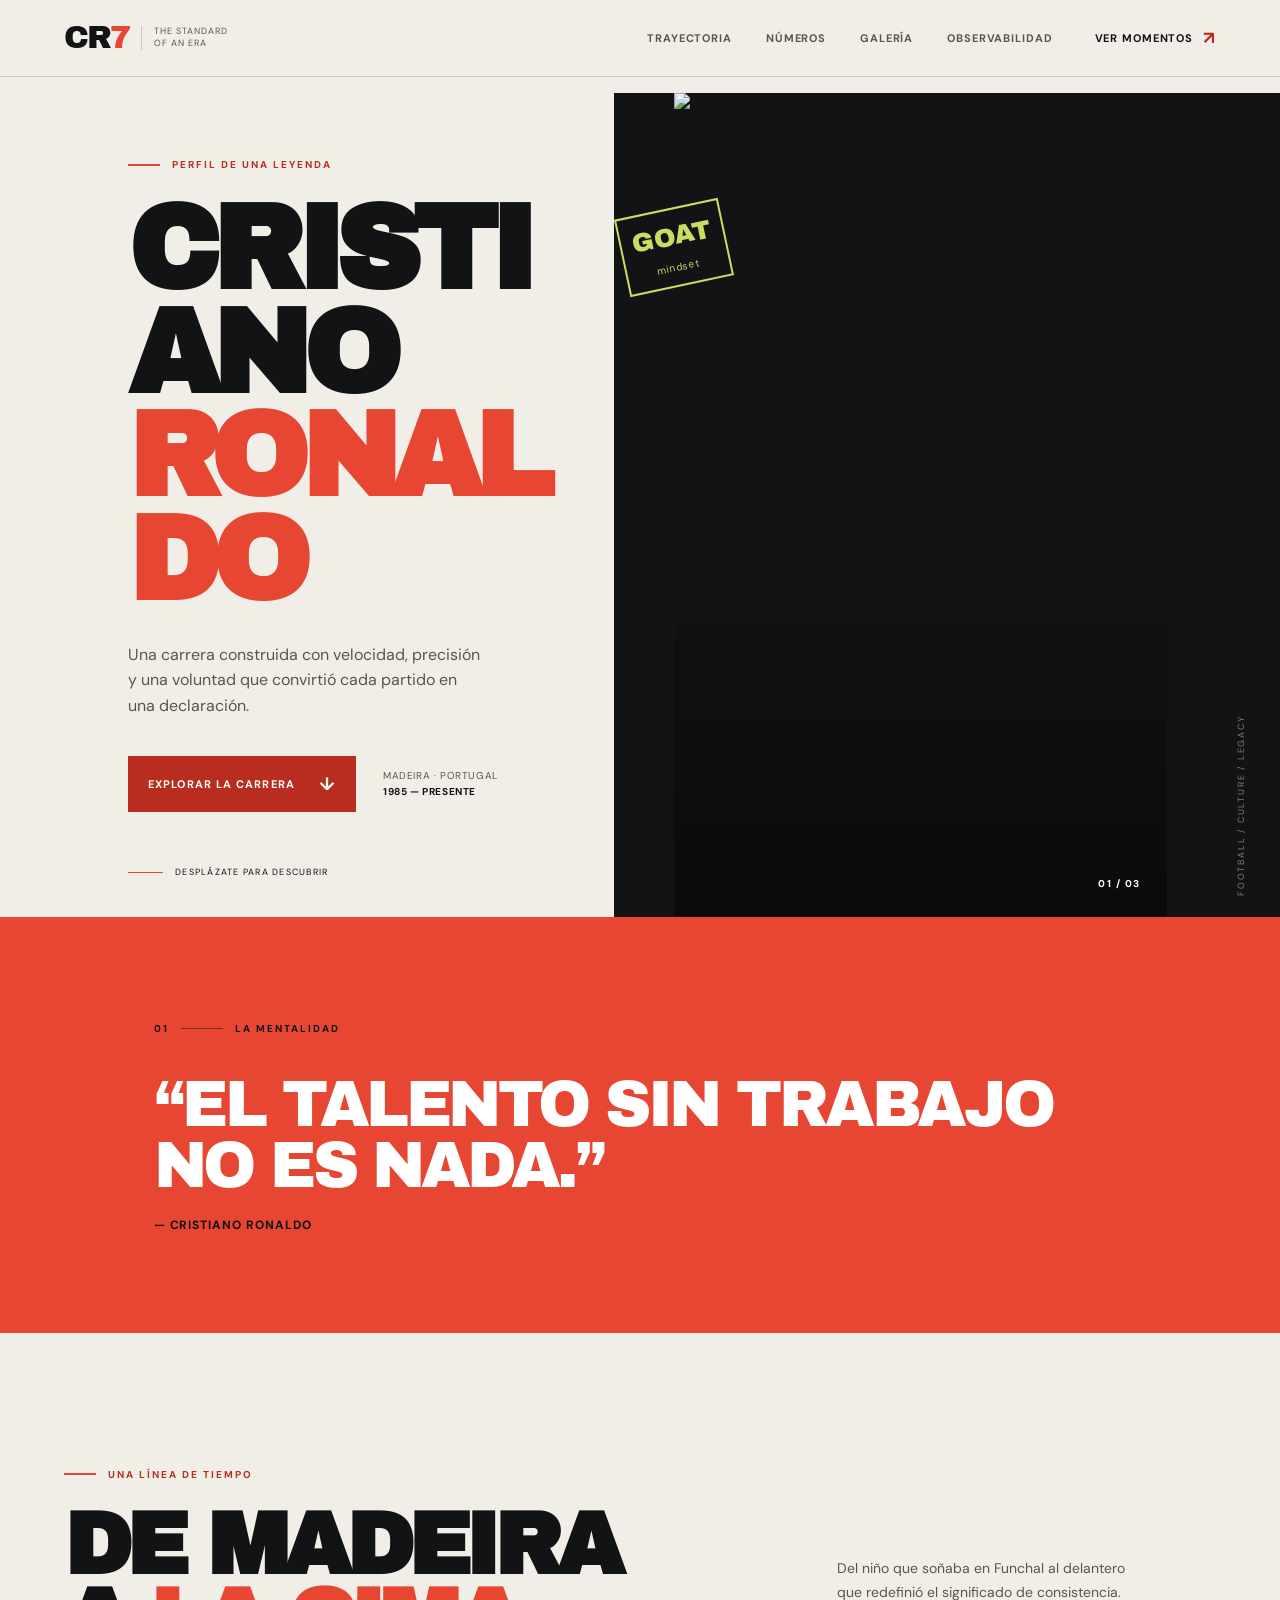
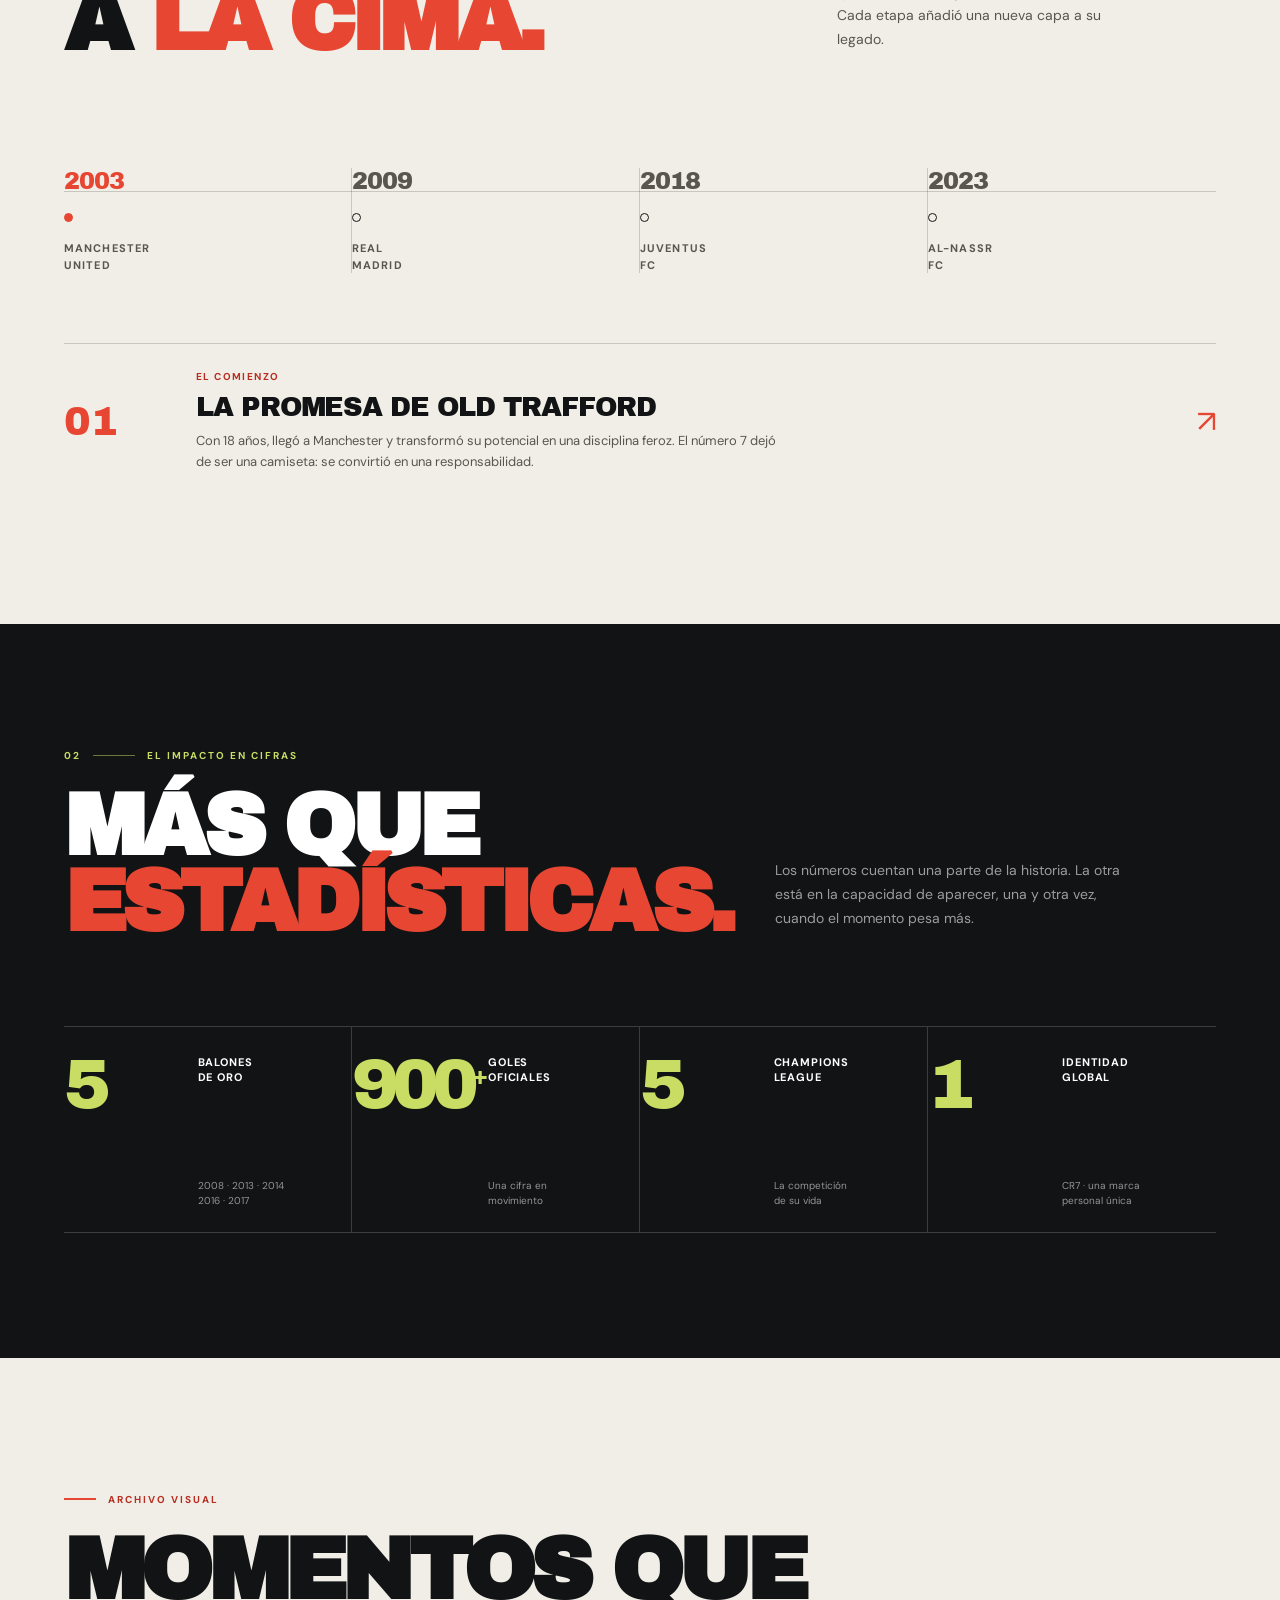
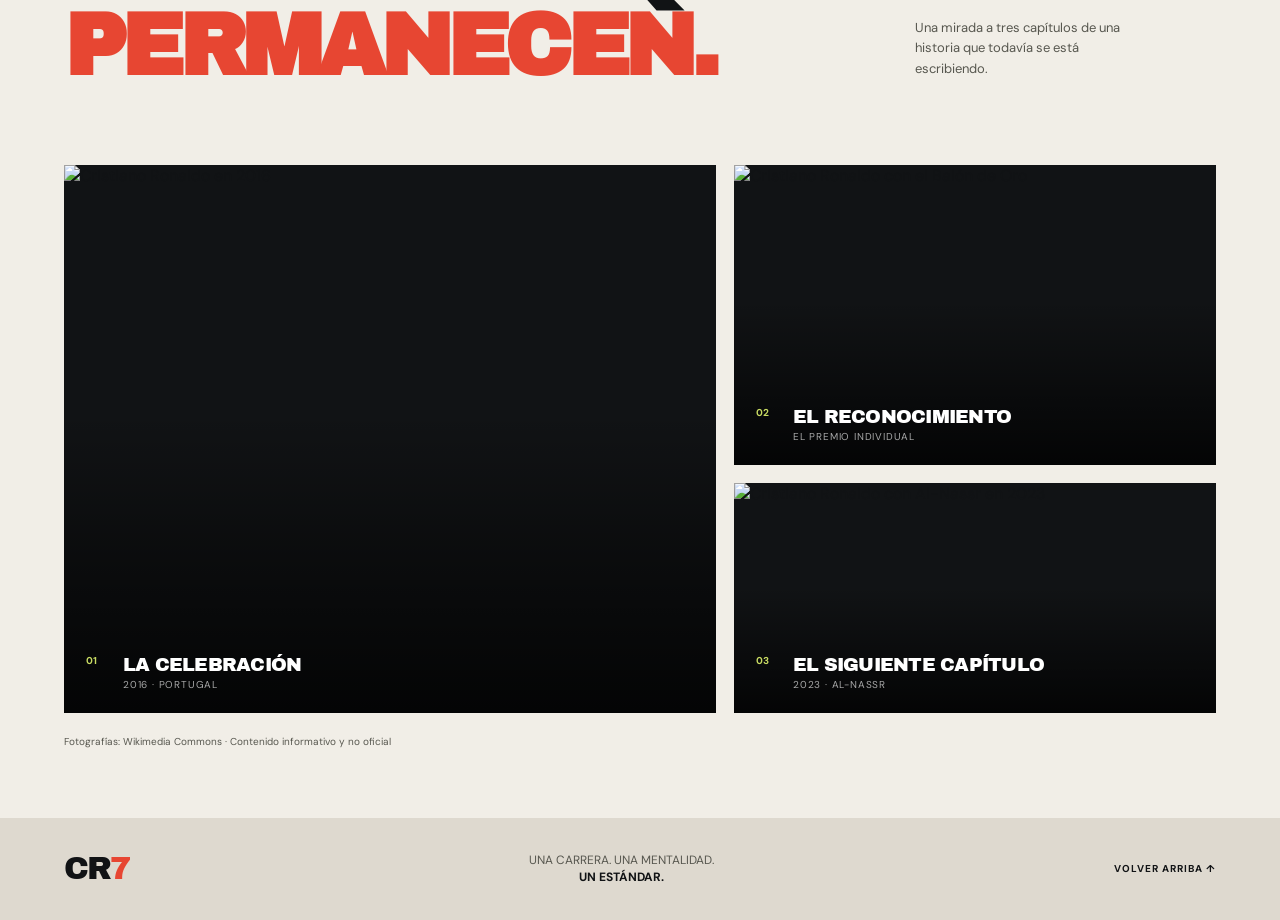
==== index.html @ 7313ec86 "feat: add CR7 site and observability dashboard" ====
<!doctype html>
<html lang="es">
<head>
  <meta charset="UTF-8">
  <meta name="viewport" content="width=device-width, initial-scale=1.0">
  <meta name="description" content="Perfil visual de Cristiano Ronaldo: trayectoria, récords y momentos de una carrera extraordinaria.">
  <title>CR7 | El estándar de una era</title>
  <link rel="preconnect" href="https://fonts.googleapis.com">
  <link rel="preconnect" href="https://fonts.gstatic.com" crossorigin>
  <link href="https://fonts.googleapis.com/css2?family=Archivo+Black&family=DM+Sans:wght@400;500;700&display=swap" rel="stylesheet">
  <link rel="stylesheet" href="styles.css">
  <script src="script.js" defer></script>
</head>
<body>
  <a class="skip-link" href="#main-content">Saltar al contenido principal</a>
  <header class="site-header" id="inicio">
    <a class="brand" href="#inicio" aria-label="CR7, volver al inicio">
      <span class="brand-mark">CR<span>7</span></span>
      <span class="brand-label">The standard<br>of an era</span>
    </a>
    <button class="nav-toggle" type="button" aria-expanded="false" aria-controls="main-nav" aria-label="Abrir menú de navegación">
      <span class="nav-toggle-icon" aria-hidden="true"></span>
    </button>
    <nav class="main-nav" id="main-nav" aria-label="Navegación principal">
      <a href="#trayectoria">Trayectoria</a>
      <a href="#numeros">Números</a>
      <a href="#galeria">Galería</a>
      <a href="observabilidad.html">Observabilidad</a>
    </nav>
    <a class="header-cta" href="#galeria">Ver momentos <span aria-hidden="true">↗</span></a>
  </header>

  <main id="main-content">
    <section class="hero" aria-labelledby="hero-title">
      <div class="hero-copy">
        <p class="eyebrow"><span class="eyebrow-line"></span> Perfil de una leyenda</p>
        <h1 id="hero-title">Cristiano<br><em>Ronaldo</em></h1>
        <p class="hero-intro">Una carrera construida con velocidad, precisión y una voluntad que convirtió cada partido en una declaración.</p>
        <div class="hero-actions">
          <a class="button button-primary" href="#trayectoria">Explorar la carrera <span aria-hidden="true">↓</span></a>
          <span class="hero-note">Madeira · Portugal<br><strong>1985 — presente</strong></span>
        </div>
      </div>
      <div class="hero-visual">
        <div class="hero-image-frame">
          <img src="https://upload.wikimedia.org/wikipedia/commons/8/8c/Cristiano_Ronaldo_2018.jpg" alt="Cristiano Ronaldo durante un partido en 2018">
          <span class="image-tag">01 / 03</span>
        </div>
        <div class="hero-stamp">GOAT<br><span>mindset</span></div>
        <p class="vertical-label">FOOTBALL / CULTURE / LEGACY</p>
      </div>
      <div class="hero-scroll" aria-hidden="true"><span></span> Desplázate para descubrir</div>
    </section>

    <section class="manifesto" aria-label="Cita destacada">
      <div class="section-kicker">01 <span></span> La mentalidad</div>
      <blockquote>“El talento sin trabajo no es nada.”</blockquote>
      <p>— Cristiano Ronaldo</p>
    </section>

    <section class="journey section-shell" id="trayectoria" aria-labelledby="journey-title">
      <div class="section-heading">
        <div>
          <p class="eyebrow"><span class="eyebrow-line"></span> Una línea de tiempo</p>
          <h2 id="journey-title">De Madeira<br>a <em>la cima.</em></h2>
        </div>
        <p class="section-description">Del niño que soñaba en Funchal al delantero que redefinió el significado de consistencia. Cada etapa añadió una nueva capa a su legado.</p>
      </div>
      <div class="timeline" role="tablist" aria-label="Etapas de la carrera">
        <button class="timeline-item active" id="tab-2003" type="button" role="tab" aria-selected="true" aria-controls="milestone-panel" tabindex="0" data-year="2003">
          <span class="timeline-year">2003</span>
          <span class="timeline-dot"></span>
          <span class="timeline-club">Manchester<br>United</span>
        </button>
        <button class="timeline-item" id="tab-2009" type="button" role="tab" aria-selected="false" aria-controls="milestone-panel" tabindex="-1" data-year="2009">
          <span class="timeline-year">2009</span>
          <span class="timeline-dot"></span>
          <span class="timeline-club">Real<br>Madrid</span>
        </button>
        <button class="timeline-item" id="tab-2018" type="button" role="tab" aria-selected="false" aria-controls="milestone-panel" tabindex="-1" data-year="2018">
          <span class="timeline-year">2018</span>
          <span class="timeline-dot"></span>
          <span class="timeline-club">Juventus<br>FC</span>
        </button>
        <button class="timeline-item" id="tab-2023" type="button" role="tab" aria-selected="false" aria-controls="milestone-panel" tabindex="-1" data-year="2023">
          <span class="timeline-year">2023</span>
          <span class="timeline-dot"></span>
          <span class="timeline-club">Al-Nassr<br>FC</span>
        </button>
      </div>
      <div class="journey-detail" id="milestone-panel" role="tabpanel" aria-labelledby="tab-2003" tabindex="0" aria-live="polite">
        <span class="detail-number">01</span>
        <div>
          <p class="detail-label">El comienzo</p>
          <h3 id="milestone-title">La promesa de Old Trafford</h3>
          <p id="milestone-copy">Con 18 años, llegó a Manchester y transformó su potencial en una disciplina feroz. El número 7 dejó de ser una camiseta: se convirtió en una responsabilidad.</p>
        </div>
        <span class="detail-arrow" aria-hidden="true">↗</span>
      </div>
    </section>

    <section class="numbers" id="numeros" aria-labelledby="numbers-title">
      <div class="section-shell">
        <div class="section-kicker light">02 <span></span> El impacto en cifras</div>
        <div class="numbers-heading">
          <h2 id="numbers-title">Más que<br><em>estadísticas.</em></h2>
          <p>Los números cuentan una parte de la historia. La otra está en la capacidad de aparecer, una y otra vez, cuando el momento pesa más.</p>
        </div>
        <div class="stats-grid">
          <article class="stat-card"><strong>5</strong><span>Balones<br>de Oro</span><small>2008 · 2013 · 2014<br>2016 · 2017</small></article>
          <article class="stat-card"><strong>900<sup>+</sup></strong><span>Goles<br>oficiales</span><small>Una cifra en<br>movimiento</small></article>
          <article class="stat-card"><strong>5</strong><span>Champions<br>League</span><small>La competición<br>de su vida</small></article>
          <article class="stat-card"><strong>1</strong><span>Identidad<br>global</span><small>CR7 · una marca<br>personal única</small></article>
        </div>
      </div>
    </section>

    <section class="gallery section-shell" id="galeria" aria-labelledby="gallery-title">
      <div class="gallery-heading">
        <div>
          <p class="eyebrow"><span class="eyebrow-line"></span> Archivo visual</p>
          <h2 id="gallery-title">Momentos que<br><em>permanecen.</em></h2>
        </div>
        <p>Una mirada a tres capítulos de una historia que todavía se está escribiendo.</p>
      </div>
      <div class="gallery-grid">
        <figure class="gallery-card gallery-card-large">
          <img src="https://thumb.wikimedia.org/wikipedia/commons/thumb/e/e1/1_cristiano_ronaldo_2016.jpg/1280px-1_cristiano_ronaldo_2016.jpg" alt="Cristiano Ronaldo en 2016" loading="lazy">
          <figcaption><span>01</span><strong>La celebración</strong><small>2016 · Portugal</small></figcaption>
        </figure>
        <figure class="gallery-card gallery-card-small">
          <img src="https://thumb.wikimedia.org/wikipedia/commons/thumb/c/cd/Cristiano_Ronaldo_-_Ballon_d%27Or_%28cropped%29.jpg/1280px-Cristiano_Ronaldo_-_Ballon_d%27Or_%28cropped%29.jpg" alt="Cristiano Ronaldo con el Balón de Oro" loading="lazy">
          <figcaption><span>02</span><strong>El reconocimiento</strong><small>El premio individual</small></figcaption>
        </figure>
        <figure class="gallery-card gallery-card-wide">
          <img src="https://upload.wikimedia.org/wikipedia/commons/f/fc/Cristiano_Ronaldo_Al-Nassr_2023.jpg" alt="Cristiano Ronaldo con Al-Nassr en 2023" loading="lazy">
          <figcaption><span>03</span><strong>El siguiente capítulo</strong><small>2023 · Al-Nassr</small></figcaption>
        </figure>
      </div>
      <p class="credits">Fotografías: Wikimedia Commons · Contenido informativo y no oficial</p>
    </section>
  </main>

  <footer class="site-footer">
    <span class="brand-mark">CR<span>7</span></span>
    <p>Una carrera. Una mentalidad.<br><strong>Un estándar.</strong></p>
    <a href="#inicio" class="back-top">Volver arriba ↑</a>
  </footer>
</body>
</html>
---- styles.css ----
:root {
  --ink: #111315;
  --paper: #f1eee7;
  --paper-deep: #ded9cf;
  --red: #e74632;
  --red-dark: #b82d20;
  --lime: #c9dc63;
  --muted: #57574f;
  --line: rgba(17, 19, 21, .18);
  --display: "Archivo Black", Impact, sans-serif;
  --body: "DM Sans", Helvetica, sans-serif;
}

* { box-sizing: border-box; }
html { scroll-behavior: smooth; }
body { margin: 0; background: var(--paper); color: var(--ink); font-family: var(--body); }
img { display: block; width: 100%; }
a { color: inherit; text-decoration: none; }
button { color: inherit; font: inherit; }

.skip-link { background: var(--ink); border-radius: 4px; color: #fff; font-size: 12px; font-weight: 700; left: 12px; letter-spacing: .04em; padding: 14px 18px; position: absolute; top: -60px; transition: top .2s ease; z-index: 20; }
.skip-link:focus-visible { top: 12px; }

:focus-visible { outline: 2px solid var(--red-dark); outline-offset: 3px; }

.site-header { align-items: center; border-bottom: 1px solid var(--line); display: flex; justify-content: space-between; padding: 22px 5vw; position: absolute; top: 0; width: 100%; z-index: 5; }
.brand { align-items: center; display: flex; gap: 12px; }
.brand-mark { font: 32px/1 var(--display); letter-spacing: -2px; }
.brand-mark span { color: var(--red); }
.brand-label { border-left: 1px solid var(--line); color: var(--muted); font-size: 9px; letter-spacing: .11em; line-height: 1.3; padding-left: 12px; text-transform: uppercase; }
.main-nav { display: flex; gap: 34px; margin-left: auto; margin-right: 42px; }
.main-nav a, .header-cta { font-size: 11px; font-weight: 700; letter-spacing: .08em; text-transform: uppercase; }
.main-nav a { color: var(--muted); transition: color .2s ease; }
.main-nav a:hover { color: var(--red-dark); }
.header-cta { align-items: center; display: flex; gap: 10px; }
.header-cta span { color: var(--red-dark); font-size: 18px; }
.main-nav a, .header-cta, .back-top { position: relative; }
.main-nav a::after, .header-cta::after, .back-top::after { content: ""; inset: -10px -6px; position: absolute; }

.nav-toggle { align-items: center; background: none; border: 1px solid var(--line); border-radius: 10px; cursor: pointer; display: none; height: 44px; justify-content: center; width: 44px; }
.nav-toggle-icon, .nav-toggle-icon::before, .nav-toggle-icon::after { background: var(--ink); border-radius: 2px; content: ""; display: block; height: 2px; position: absolute; transition: transform .2s ease, opacity .2s ease, top .2s ease; width: 20px; }
.nav-toggle-icon { position: relative; }
.nav-toggle-icon::before { top: -6px; }
.nav-toggle-icon::after { top: 6px; }
.nav-toggle[aria-expanded="true"] .nav-toggle-icon { background: transparent; }
.nav-toggle[aria-expanded="true"] .nav-toggle-icon::before { top: 0; transform: rotate(45deg); }
.nav-toggle[aria-expanded="true"] .nav-toggle-icon::after { top: 0; transform: rotate(-45deg); }

.hero { background: var(--paper); display: grid; grid-template-columns: 48% 52%; min-height: 760px; overflow: hidden; padding-top: 93px; position: relative; }
.hero-copy { align-self: center; padding: 55px 5vw 105px 10vw; position: relative; z-index: 2; }
.eyebrow, .section-kicker { align-items: center; color: var(--red-dark); display: flex; font-size: 10px; font-weight: 700; gap: 12px; letter-spacing: .2em; text-transform: uppercase; }
.eyebrow-line { background: var(--red); display: inline-block; height: 2px; width: 32px; }
h1, h2 { font-family: var(--display); letter-spacing: -.065em; line-height: .88; margin: 28px 0; overflow-wrap: anywhere; text-transform: uppercase; }
h1 { font-size: clamp(4.5rem, 9.2vw, 9.5rem); text-wrap: balance; }
h1 em, h2 em { color: var(--red); font-style: normal; }
.hero-intro { color: var(--muted); font-size: 16px; line-height: 1.6; max-width: 355px; }
.hero-actions { align-items: center; display: flex; gap: 27px; margin-top: 38px; }
.button { align-items: center; display: inline-flex; font-size: 11px; font-weight: 700; gap: 24px; letter-spacing: .1em; padding: 16px 20px; text-transform: uppercase; }
.button-primary { background: var(--red-dark); color: #fff; transition: background .2s ease, transform .2s ease; }
.button-primary:hover { background: var(--ink); transform: translateY(-3px); }
.button-primary span { font-size: 18px; }
.hero-note { color: var(--muted); font-size: 10px; letter-spacing: .06em; line-height: 1.6; text-transform: uppercase; }
.hero-note strong { color: var(--ink); font-weight: 700; }
.hero-visual { background: var(--ink); min-height: 667px; overflow: hidden; position: relative; }
.hero-image-frame { height: 100%; margin-left: 9%; overflow: hidden; position: relative; width: 74%; }
.hero-image-frame::after { background: linear-gradient(180deg, transparent 50%, rgba(0,0,0,.45)); content: ""; inset: 0; position: absolute; }
.hero-image-frame img { height: 100%; object-fit: cover; object-position: 53% center; filter: saturate(.85); }
.image-tag { bottom: 27px; color: #fff; font-size: 10px; font-weight: 700; letter-spacing: .15em; position: absolute; right: 26px; z-index: 1; }
.hero-stamp { border: 2px solid var(--lime); color: var(--lime); font: 26px/1 var(--display); left: 1%; padding: 13px 11px 10px; position: absolute; text-align: center; top: 14%; transform: rotate(-12deg); z-index: 2; }
.hero-stamp span { font-family: var(--body); font-size: 10px; letter-spacing: .08em; }
.vertical-label { bottom: 21px; color: rgba(255,255,255,.45); font-size: 9px; letter-spacing: .2em; margin: 0; position: absolute; right: 5%; transform: rotate(-90deg) translateX(100%); transform-origin: right bottom; }
.hero-scroll { align-items: center; bottom: 39px; display: flex; font-size: 9px; gap: 12px; left: 10vw; letter-spacing: .14em; position: absolute; text-transform: uppercase; }
.hero-scroll span { background: var(--red); display: inline-block; height: 1px; width: 35px; }

.manifesto { background: var(--red); color: #fff; padding: 105px 12vw 100px; }
.section-kicker { color: var(--ink); }
.section-kicker span { background: currentColor; display: inline-block; height: 1px; opacity: .5; width: 42px; }
.manifesto blockquote { font: clamp(2.7rem, 5vw, 5.7rem)/.95 var(--display); letter-spacing: -.055em; margin: 40px 0 20px; max-width: 900px; text-transform: uppercase; }
.manifesto > p { color: var(--ink); font-size: 12px; font-weight: 700; letter-spacing: .08em; margin: 0; text-transform: uppercase; }

.section-shell { margin: 0 auto; max-width: 1280px; padding: 125px 5vw; }
.section-heading, .gallery-heading, .numbers-heading { display: flex; justify-content: space-between; }
h2 { font-size: clamp(3.5rem, 6.8vw, 7rem); margin: 26px 0 0; }
.section-description { align-self: end; color: var(--muted); font-size: 14px; line-height: 1.7; margin: 0 6% 8px 30px; max-width: 310px; }
.timeline { display: grid; grid-template-columns: repeat(4, 1fr); margin: 108px 0 0; position: relative; }
.timeline::before { background: var(--line); content: ""; height: 1px; left: 0; position: absolute; right: 0; top: 23px; }
.timeline-item { background: none; border: 0; cursor: pointer; display: flex; flex-direction: column; padding: 0; position: relative; text-align: left; }
.timeline-item:not(:last-child) { border-right: 1px solid var(--line); }
.timeline-year { color: var(--muted); font: 24px var(--display); letter-spacing: -.04em; margin-bottom: 19px; transition: color .2s; }
.timeline-dot { background: var(--paper); border: 1px solid var(--ink); border-radius: 50%; height: 9px; margin-bottom: 18px; position: relative; width: 9px; z-index: 1; }
.timeline-item.active .timeline-dot { background: var(--red); border-color: var(--red); box-shadow: 0 0 0 5px var(--paper); }
.timeline-item.active .timeline-year { color: var(--red); }
.timeline-club { color: var(--muted); font-size: 11px; font-weight: 700; letter-spacing: .1em; line-height: 1.5; text-transform: uppercase; }
.journey-detail { align-items: center; border-top: 1px solid var(--line); display: grid; gap: 32px; grid-template-columns: 100px 1fr 40px; margin-top: 70px; padding: 26px 0; }
.detail-number { color: var(--red); font: 40px var(--display); }
.detail-label { color: var(--red-dark); font-size: 10px; font-weight: 700; letter-spacing: .14em; margin: 0 0 9px; text-transform: uppercase; }
.detail-title, .journey-detail h3 { font: 27px var(--display); letter-spacing: -.04em; margin: 0 0 9px; text-transform: uppercase; }
.journey-detail p:last-child { color: var(--muted); font-size: 13px; line-height: 1.6; margin: 0; max-width: 590px; }
.detail-arrow { color: var(--red); font-size: 31px; justify-self: end; }

.numbers { background: var(--ink); color: #fff; }
.light { color: var(--lime); }
.numbers-heading { align-items: end; }
.numbers-heading p { color: rgba(255,255,255,.58); font-size: 14px; line-height: 1.7; margin: 0 7% 10px 30px; max-width: 360px; }
.stats-grid { border-bottom: 1px solid rgba(255,255,255,.18); border-top: 1px solid rgba(255,255,255,.18); display: grid; grid-template-columns: repeat(4, 1fr); margin-top: 85px; }
.stat-card { border-right: 1px solid rgba(255,255,255,.18); display: grid; grid-template-columns: 1fr 1fr; min-height: 205px; padding: 28px 20px 24px 0; }
.stat-card:first-child { padding-left: 0; }
.stat-card:last-child { border: 0; }
.stat-card strong { color: var(--lime); font: clamp(3.3rem, 5.5vw, 5.5rem) var(--display); letter-spacing: -.1em; line-height: .85; }
.stat-card sup { font-size: .35em; letter-spacing: 0; }
.stat-card span { font-size: 11px; font-weight: 700; letter-spacing: .08em; line-height: 1.4; text-transform: uppercase; }
.stat-card small { align-self: end; color: rgba(255,255,255,.55); font-size: 10px; grid-column: 2; line-height: 1.5; }

.gallery { padding-bottom: 70px; }
.gallery-heading p:last-child { align-self: end; color: var(--muted); font-size: 13px; line-height: 1.6; margin: 0 7% 5px 30px; max-width: 220px; }
.gallery-grid { display: grid; gap: 18px; grid-template-columns: 1.15fr .85fr; grid-template-rows: 300px 230px; margin-top: 80px; }
.gallery-card { background: var(--ink); margin: 0; overflow: hidden; position: relative; }
.gallery-card img { height: 100%; object-fit: cover; transition: transform .6s cubic-bezier(.2,.8,.2,1); }
.gallery-card:hover img { transform: scale(1.05); }
.gallery-card::after { background: linear-gradient(180deg, transparent 45%, rgba(0,0,0,.77)); content: ""; inset: 0; position: absolute; }
.gallery-card-large { grid-row: span 2; }
.gallery-card-large img { object-position: center 20%; }
.gallery-card-small img { object-position: center 22%; }
.gallery-card-wide img { object-position: center 25%; }
.gallery-card figcaption { bottom: 22px; color: #fff; display: grid; gap: 3px; grid-template-columns: 34px 1fr; left: 22px; position: absolute; right: 22px; z-index: 1; }
.gallery-card figcaption span { color: var(--lime); font-size: 10px; font-weight: 700; }
.gallery-card figcaption strong { font: 19px var(--display); letter-spacing: -.04em; text-transform: uppercase; }
.gallery-card figcaption small { color: rgba(255,255,255,.65); font-size: 10px; grid-column: 2; letter-spacing: .08em; text-transform: uppercase; }
.credits { color: var(--muted); font-size: 10px; margin: 22px 0 0; }
.site-footer { align-items: center; background: var(--paper-deep); display: flex; justify-content: space-between; padding: 34px 5vw; }
.site-footer p { color: var(--muted); font-size: 12px; line-height: 1.4; margin: 0; text-align: center; text-transform: uppercase; }
.site-footer p strong { color: var(--ink); }
.back-top { font-size: 10px; font-weight: 700; letter-spacing: .1em; text-transform: uppercase; }

@media (max-width: 800px) {
  .site-header { padding: 18px 6vw; }
  .nav-toggle { display: inline-flex; margin-left: auto; }
  .main-nav { display: flex; }
  .main-nav:not(.is-open) { display: none; }
  .main-nav.is-open { background: var(--paper); border-bottom: 1px solid var(--line); flex-direction: column; gap: 0; left: 0; margin: 0; padding: 6px 6vw 18px; position: absolute; right: 0; top: 100%; z-index: 6; }
  .main-nav.is-open a { border-bottom: 1px solid var(--line); padding: 16px 2px; }
  .header-cta { margin-left: 14px; }
  h2 { font-size: clamp(2.65rem, 12vw, 4.5rem); overflow-wrap: anywhere; }
  .hero { display: block; min-height: auto; padding-top: 85px; }
  .hero-copy { padding: 60px 8vw 65px; }
  h1 { font-size: clamp(4.3rem, 19vw, 7.2rem); }
  .hero-visual { min-height: 540px; }
  .hero-image-frame { margin-left: 8%; width: 80%; }
  .hero-stamp { left: 3%; top: 11%; }
  .hero-scroll { display: none; }
  .manifesto { padding: 78px 8vw; }
  .section-shell { padding: 82px 8vw; }
  .section-heading, .gallery-heading, .numbers-heading { display: block; }
  .section-description, .numbers-heading p, .gallery-heading p:last-child { margin: 28px 0 0; }
  .timeline { margin-top: 65px; }
  .timeline-year { font-size: 19px; }
  .timeline-club { font-size: 9px; }
  .journey-detail { gap: 18px; grid-template-columns: 45px 1fr 24px; margin-top: 55px; }
  .detail-number { font-size: 27px; }
  .journey-detail h3 { font-size: 21px; }
  .numbers-heading p { max-width: 430px; }
  .stats-grid { grid-template-columns: repeat(2, 1fr); margin-top: 55px; }
  .stat-card { min-height: 180px; }
  .stat-card:nth-child(2) { border-right: 0; }
  .stat-card:nth-child(-n+2) { border-bottom: 1px solid rgba(255,255,255,.18); }
  .stat-card:nth-child(3), .stat-card:nth-child(4) { padding-top: 27px; }
  .gallery-grid { display: block; margin-top: 52px; }
  .gallery-card { height: 330px; margin-bottom: 16px; }
  .gallery-card-small, .gallery-card-wide { height: 260px; }
  .site-footer { gap: 25px; padding: 30px 8vw; }
  .site-footer p { text-align: left; }
  .back-top { font-size: 9px; }
}

@media (max-width: 460px) {
  .brand-label { display: none; }
  .header-cta { font-size: 9px; }
  .hero-actions { align-items: flex-start; flex-direction: column; gap: 20px; }
  .hero-visual { min-height: 470px; }
  .hero-stamp { font-size: 20px; }
  .timeline { grid-template-columns: repeat(2, 1fr); row-gap: 34px; }
  .timeline::before { display: none; }
  .timeline-item:nth-child(2) { border-right: 0; }
  .timeline-item:nth-child(-n+2) { border-bottom: 1px solid var(--line); padding-bottom: 24px; }
  .timeline-dot { display: none; }
  .journey-detail { align-items: start; }
  .detail-arrow { display: none; }
  .journey-detail h3 { font-size: 18px; }
  .stat-card { display: block; min-height: 0; padding: 25px 12px 25px 0; }
  .stat-card strong, .stat-card span, .stat-card small { display: block; }
  .stat-card strong { margin-bottom: 17px; }
  .stat-card small { margin-top: 15px; }
  .site-footer { align-items: flex-start; flex-direction: column; }
}

@media (prefers-reduced-motion: reduce) {
  html { scroll-behavior: auto; }
  *, *::before, *::after {
    animation-duration: .01ms !important;
    animation-iteration-count: 1 !important;
    scroll-behavior: auto !important;
    transition-duration: .01ms !important;
  }
}
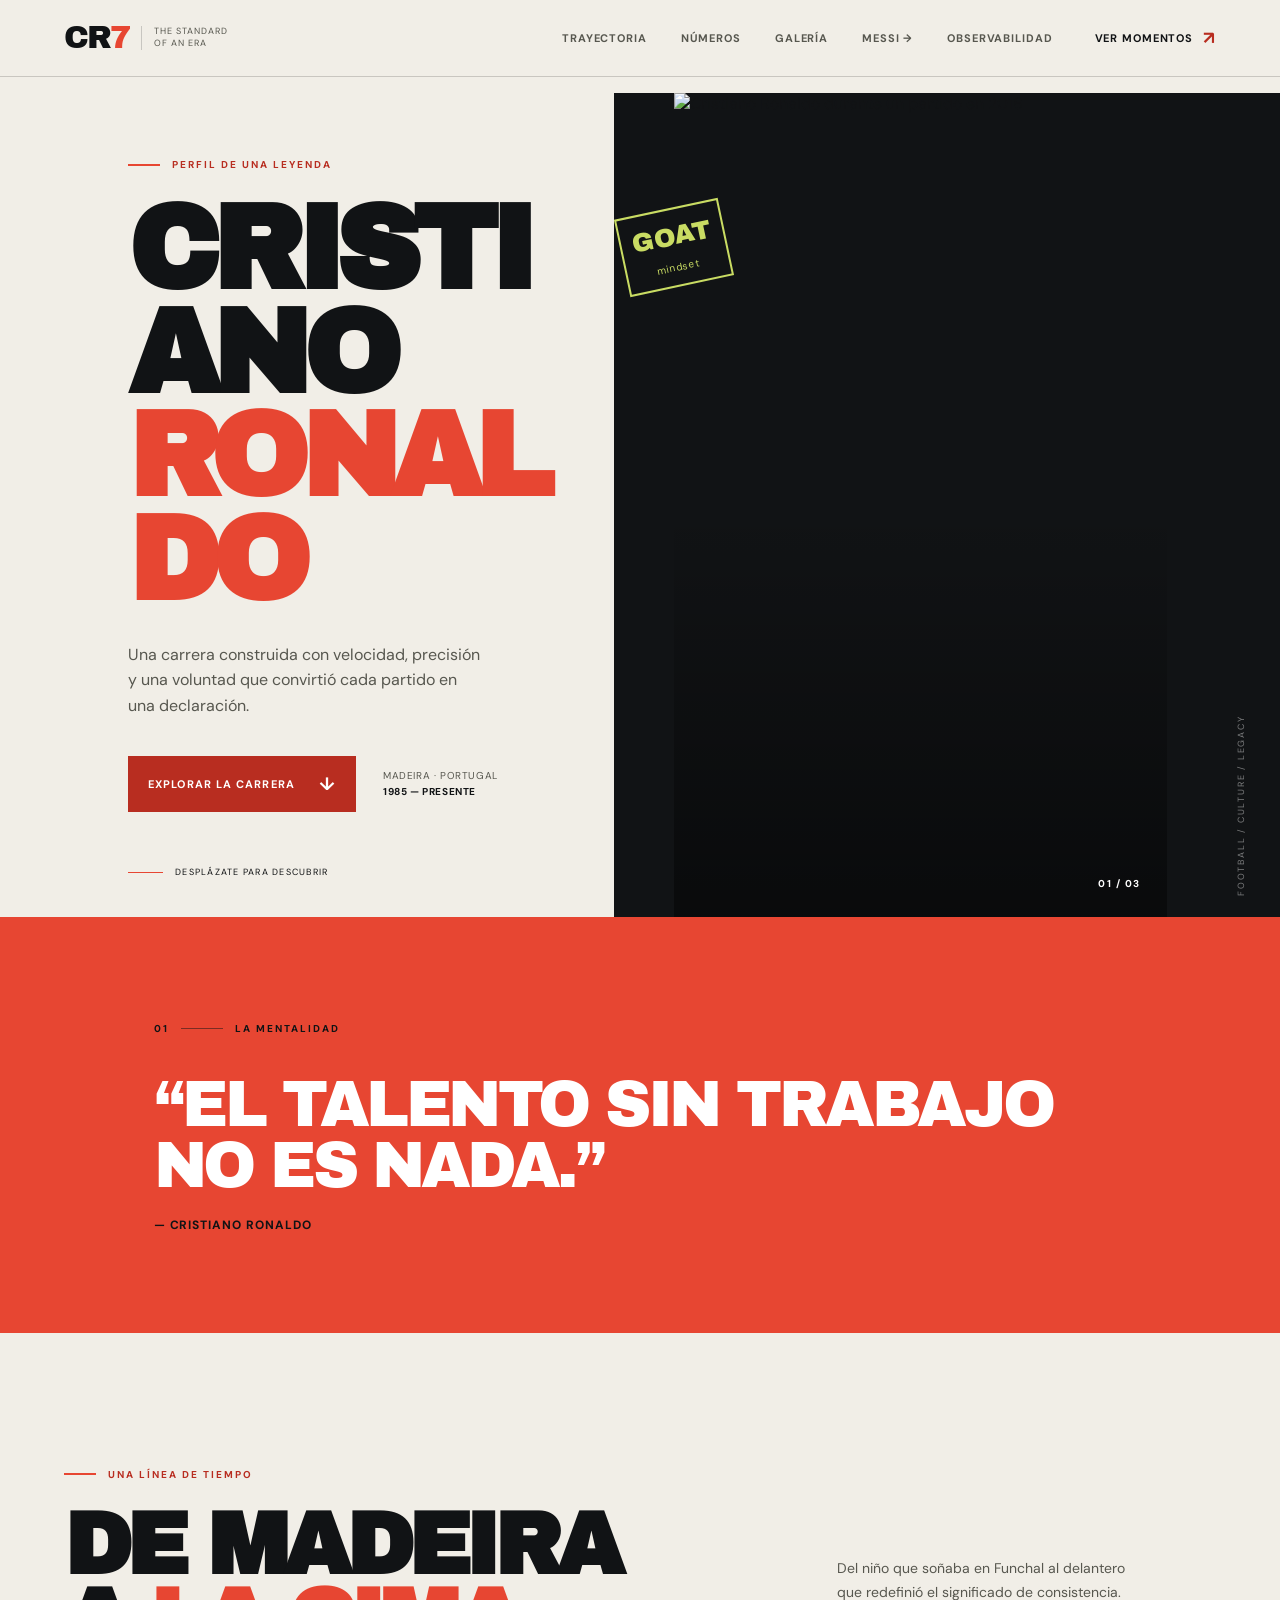
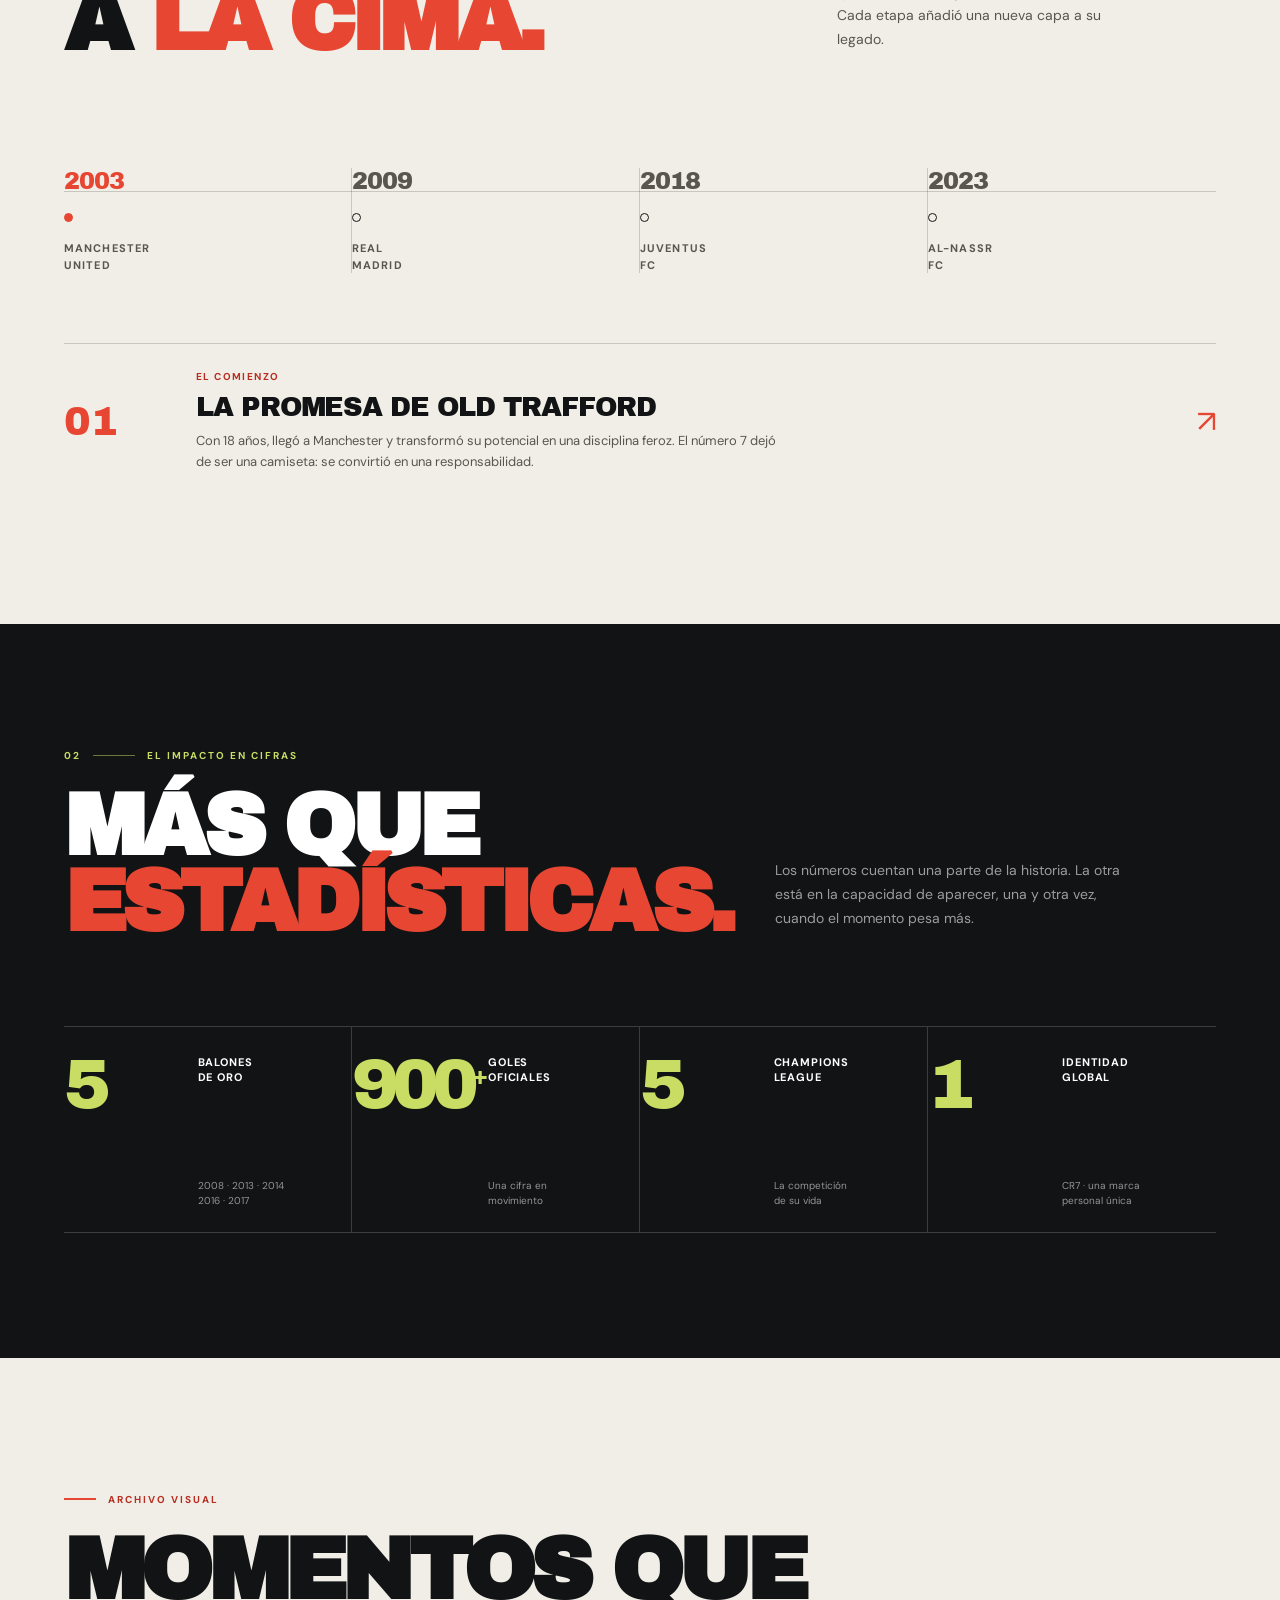
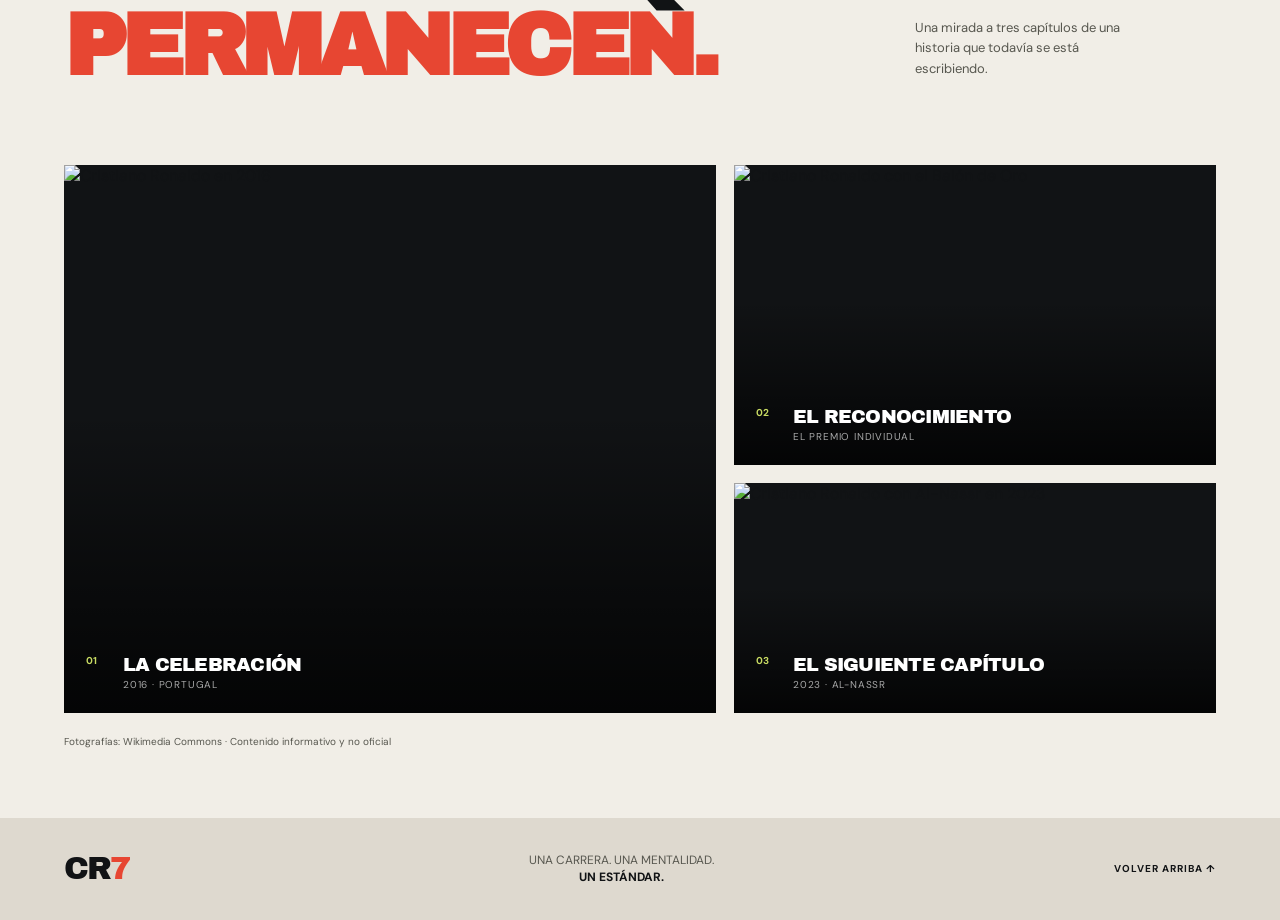
==== commit 227f2320: "feat: release version 2 with Messi page" ====
--- a/index.html
+++ b/index.html
@@ -25,6 +25,7 @@
       <a href="#trayectoria">Trayectoria</a>
       <a href="#numeros">Números</a>
       <a href="#galeria">Galería</a>
+      <a href="messi.html">Messi →</a>
       <a href="observabilidad.html">Observabilidad</a>
     </nav>
     <a class="header-cta" href="#galeria">Ver momentos <span aria-hidden="true">↗</span></a>
